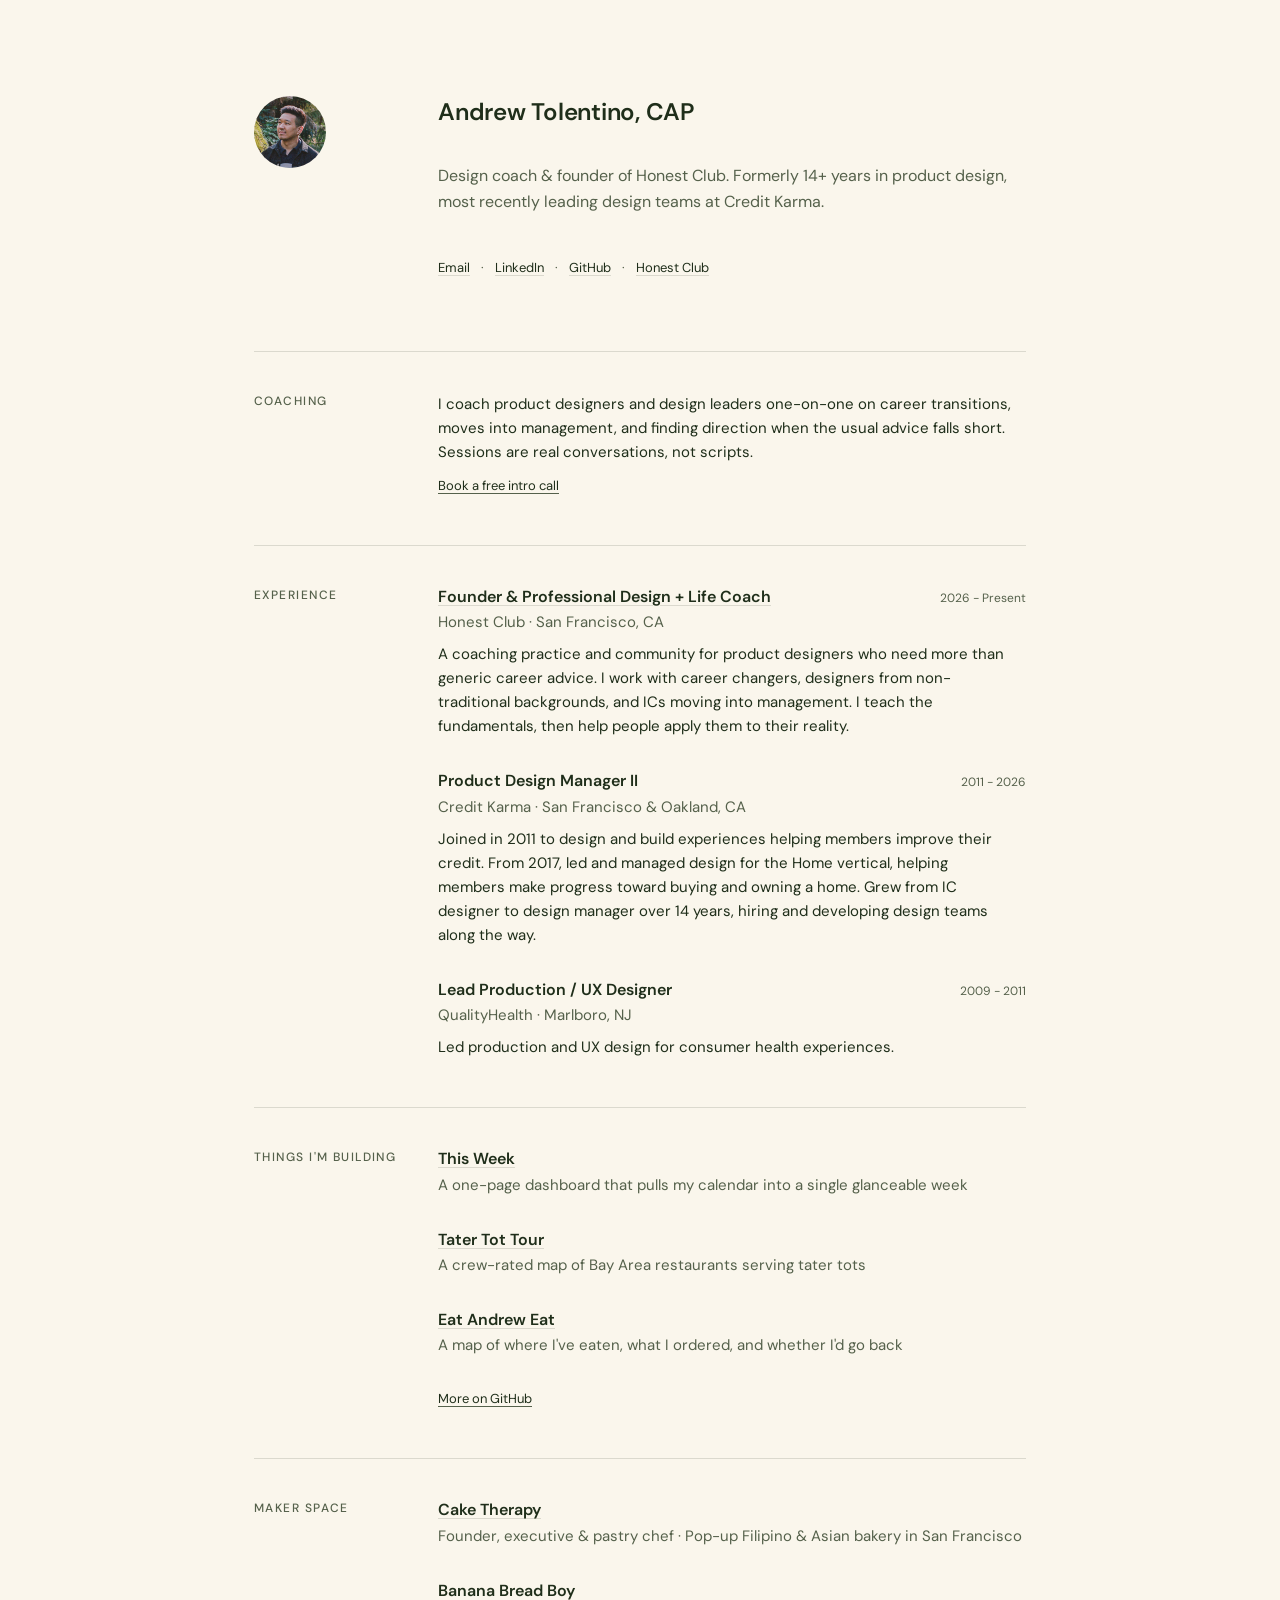
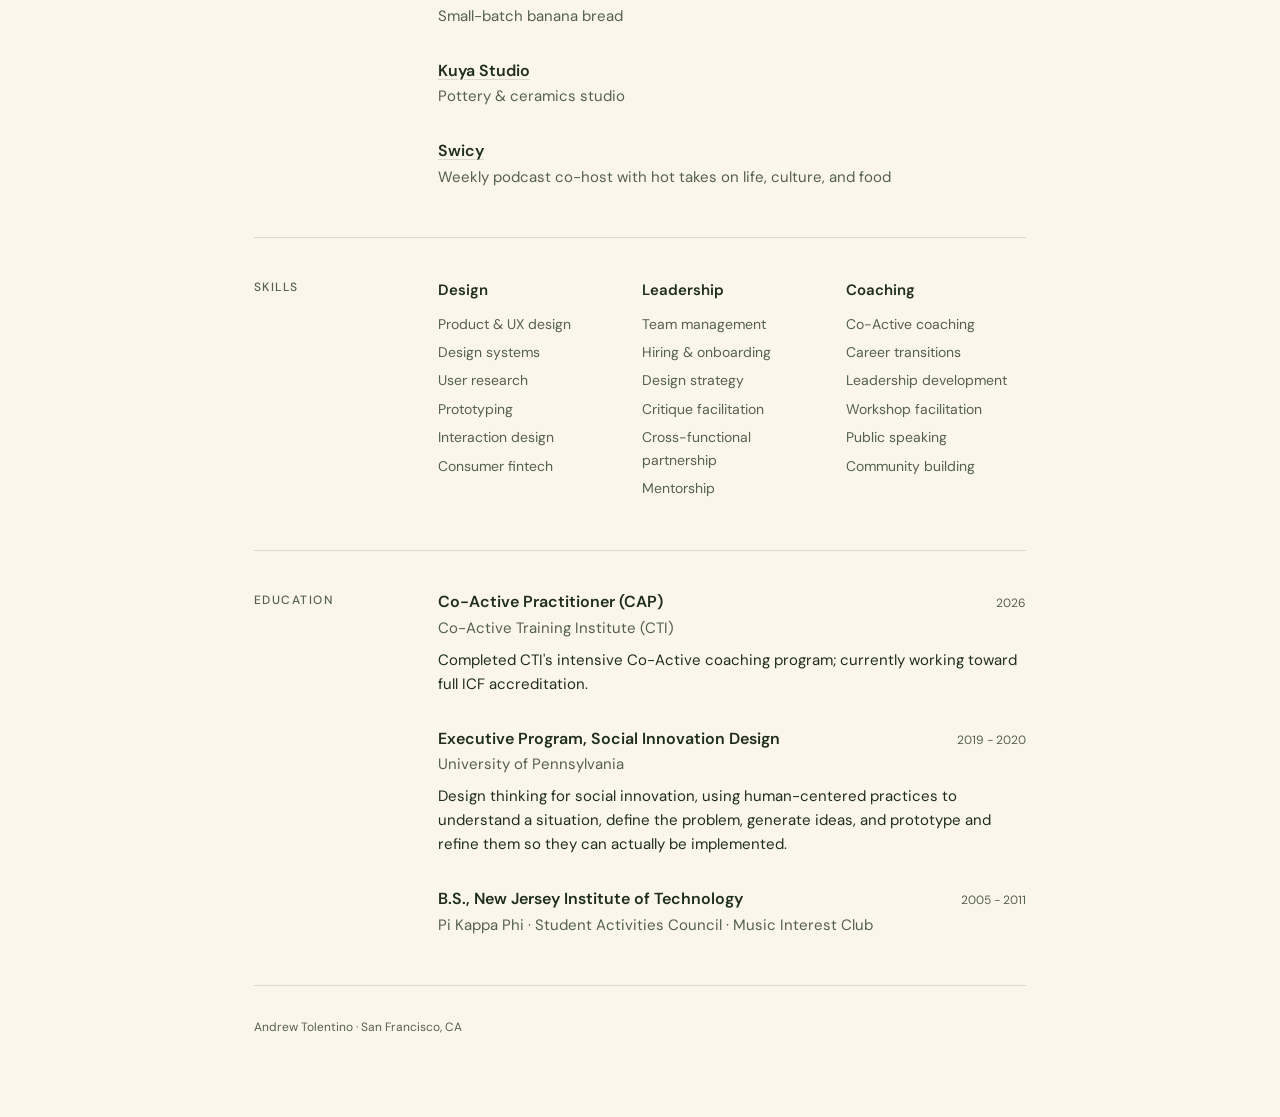
==== resume.html @ a633f415 "Personal site with resume page Co-Authored-By: Claude Fable 5 <noreply@anthropic.com>" ====
<!DOCTYPE html>
<html lang="en">
<head>
  <meta charset="UTF-8">
  <meta name="viewport" content="width=device-width, initial-scale=1.0">
  <title>Andrew Tolentino, Resume</title>
  <meta name="description" content="Resume of Andrew Tolentino, design coach, founder of Honest Club, and former product design leader at Credit Karma.">
  <link rel="preconnect" href="https://fonts.googleapis.com">
  <link rel="preconnect" href="https://fonts.gstatic.com" crossorigin>
  <link href="https://fonts.googleapis.com/css2?family=DM+Sans:opsz,wght@9..40,400;9..40,500;9..40,600&display=swap" rel="stylesheet">
  <link rel="stylesheet" href="resume.css">
</head>
<body>
  <main class="page">

    <!-- Intro -->
    <header class="masthead">
      <img class="portrait" src="assets/profile-pic-web.jpg" alt="Portrait of Andrew Tolentino">
      <h1 class="name">Andrew Tolentino, CAP</h1>
      <p class="tagline">Design coach &amp; founder of Honest Club. Formerly 14+ years in product design, most recently leading design teams at Credit Karma.</p>
      <nav class="contact">
        <a href="mailto:andrewjtolentino@gmail.com">Email</a>
        <span class="dot" aria-hidden="true">·</span>
        <a href="https://www.linkedin.com/in/atolentino" target="_blank" rel="noopener">LinkedIn</a>
        <span class="dot" aria-hidden="true">·</span>
        <a href="https://github.com/andrewtolentino" target="_blank" rel="noopener">GitHub</a>
        <span class="dot" aria-hidden="true">·</span>
        <a href="https://honestclub.co" target="_blank" rel="noopener">Honest Club</a>
      </nav>
    </header>

    <!-- Coaching -->
    <section class="section">
      <h2 class="label">Coaching</h2>
      <div class="entries">
      <article class="entry">
        <p class="desc">I coach product designers and design leaders one-on-one on career transitions, moves into management, and finding direction when the usual advice falls short. Sessions are real conversations, not scripts.</p>
        <p class="desc book-link"><a href="https://honestclub.co/discovery" target="_blank" rel="noopener">Book a free intro call</a></p>
      </article></div>
    </section>

    <!-- Experience -->
    <section class="section">
      <h2 class="label">Experience</h2>
      <div class="entries">

      <article class="entry">
        <div class="entry-head">
          <h3 class="role"><a href="https://honestclub.co" target="_blank" rel="noopener">Founder &amp; Professional Design + Life Coach</a></h3>
          <p class="when">2026 - Present</p>
        </div>
        <p class="org">Honest Club · San Francisco, CA</p>
        <p class="desc">A coaching practice and community for product designers who need more than generic career advice. I work with career changers, designers from non-traditional backgrounds, and ICs moving into management. I teach the fundamentals, then help people apply them to their reality.</p>
      </article>

      <article class="entry">
        <div class="entry-head">
          <h3 class="role">Product Design Manager II</h3>
          <p class="when">2011 - 2026</p>
        </div>
        <p class="org">Credit Karma · San Francisco &amp; Oakland, CA</p>
        <p class="desc">Joined in 2011 to design and build experiences helping members improve their credit. From 2017, led and managed design for the Home vertical, helping members make progress toward buying and owning a home. Grew from IC designer to design manager over 14 years, hiring and developing design teams along the way.</p>
      </article>

      <article class="entry">
        <div class="entry-head">
          <h3 class="role">Lead Production / UX Designer</h3>
          <p class="when">2009 - 2011</p>
        </div>
        <p class="org">QualityHealth · Marlboro, NJ</p>
        <p class="desc">Led production and UX design for consumer health experiences.</p>
      </article></div>
    </section>

    <!-- Things I'm Building -->
    <section class="section">
      <h2 class="label">Things I'm Building</h2>
      <div class="entries">

      <article class="entry">
        <div class="entry-head">
          <h3 class="role"><a href="https://github.com/andrewtolentino/this-week" target="_blank" rel="noopener">This Week</a></h3>
        </div>
        <p class="org">A one-page dashboard that pulls my calendar into a single glanceable week</p>
      </article>

      <article class="entry">
        <div class="entry-head">
          <h3 class="role"><a href="https://github.com/andrewtolentino/tatertots" target="_blank" rel="noopener">Tater Tot Tour</a></h3>
        </div>
        <p class="org">A crew-rated map of Bay Area restaurants serving tater tots</p>
      </article>

      <article class="entry">
        <div class="entry-head">
          <h3 class="role"><a href="https://github.com/andrewtolentino/eatandreweat" target="_blank" rel="noopener">Eat Andrew Eat</a></h3>
        </div>
        <p class="org">A map of where I've eaten, what I ordered, and whether I'd go back</p>
      </article>

      <article class="entry">
        <p class="desc book-link"><a href="https://github.com/andrewtolentino" target="_blank" rel="noopener">More on GitHub</a></p>
      </article></div>
    </section>

    <!-- Maker Space -->
    <section class="section">
      <h2 class="label">Maker Space</h2>
      <div class="entries">

      <article class="entry">
        <div class="entry-head">
          <h3 class="role"><a href="https://caketherapy.com" target="_blank" rel="noopener">Cake Therapy</a></h3>
        </div>
        <p class="org">Founder, executive &amp; pastry chef · Pop-up Filipino &amp; Asian bakery in San Francisco</p>
      </article>

      <article class="entry">
        <div class="entry-head">
          <h3 class="role">Banana Bread Boy</h3>
        </div>
        <p class="org">Small-batch banana bread</p>
      </article>

      <article class="entry">
        <div class="entry-head">
          <h3 class="role"><a href="https://kuya.studio" target="_blank" rel="noopener">Kuya Studio</a></h3>
        </div>
        <p class="org">Pottery &amp; ceramics studio</p>
      </article>

      <article class="entry">
        <div class="entry-head">
          <h3 class="role"><a href="https://getswicy.com" target="_blank" rel="noopener">Swicy</a></h3>
        </div>
        <p class="org">Weekly podcast co-host with hot takes on life, culture, and food</p>
      </article></div>
    </section>

    <!-- Skills -->
    <section class="section">
      <h2 class="label">Skills</h2>
      <div class="entries">
        <div class="skills-grid">
          <div class="skill-group">
            <h3 class="skill-title">Design</h3>
            <ul class="skill-list">
              <li>Product &amp; UX design</li>
              <li>Design systems</li>
              <li>User research</li>
              <li>Prototyping</li>
              <li>Interaction design</li>
              <li>Consumer fintech</li>
            </ul>
          </div>
          <div class="skill-group">
            <h3 class="skill-title">Leadership</h3>
            <ul class="skill-list">
              <li>Team management</li>
              <li>Hiring &amp; onboarding</li>
              <li>Design strategy</li>
              <li>Critique facilitation</li>
              <li>Cross-functional partnership</li>
              <li>Mentorship</li>
            </ul>
          </div>
          <div class="skill-group">
            <h3 class="skill-title">Coaching</h3>
            <ul class="skill-list">
              <li>Co-Active coaching</li>
              <li>Career transitions</li>
              <li>Leadership development</li>
              <li>Workshop facilitation</li>
              <li>Public speaking</li>
              <li>Community building</li>
            </ul>
          </div>
        </div>
      </div>
    </section>

    <!-- Education -->
    <section class="section">
      <h2 class="label">Education</h2>
      <div class="entries">

      <article class="entry">
        <div class="entry-head">
          <h3 class="role">Co-Active Practitioner (CAP)</h3>
          <p class="when">2026</p>
        </div>
        <p class="org">Co-Active Training Institute (CTI)</p>
        <p class="desc">Completed CTI's intensive Co-Active coaching program; currently working toward full ICF accreditation.</p>
      </article>

      <article class="entry">
        <div class="entry-head">
          <h3 class="role">Executive Program, Social Innovation Design</h3>
          <p class="when">2019 - 2020</p>
        </div>
        <p class="org">University of Pennsylvania</p>
        <p class="desc">Design thinking for social innovation, using human-centered practices to understand a situation, define the problem, generate ideas, and prototype and refine them so they can actually be implemented.</p>
      </article>

      <article class="entry">
        <div class="entry-head">
          <h3 class="role">B.S., New Jersey Institute of Technology</h3>
          <p class="when">2005 - 2011</p>
        </div>
        <p class="org">Pi Kappa Phi · Student Activities Council · Music Interest Club</p>
      </article></div>
    </section>

    <footer class="footer">
      <p>Andrew Tolentino · San Francisco, CA</p>
    </footer>

  </main>
</body>
</html>
---- resume.css ----
/* Resume — warm cream / dark forest green */

*,
*::before,
*::after {
  margin: 0;
  padding: 0;
  box-sizing: border-box;
}

:root {
  --cream: #faf6ec;
  --forest: #1f2e1a;
  --forest-soft: #55614b;
  --rule: rgba(31, 46, 26, 0.14);

  --font-sans: 'DM Sans', sans-serif;
}

html {
  -webkit-font-smoothing: antialiased;
  -moz-osx-font-smoothing: grayscale;
}

body {
  background-color: var(--cream);
  color: var(--forest);
  font-family: var(--font-sans);
  font-size: 16px;
  line-height: 1.6;
}

.page {
  max-width: 820px;
  margin: 0 auto;
  padding: 96px 24px 80px;
}

a {
  color: inherit;
  text-decoration: underline;
  text-decoration-color: var(--rule);
  text-underline-offset: 3px;
  transition: text-decoration-color 0.2s ease;
}

a:hover {
  text-decoration-color: var(--forest);
}

/* Header — two-column: portrait | text */
.masthead {
  display: grid;
  grid-template-columns: 160px 1fr;
  gap: 24px;
  align-items: start;
  margin-bottom: 72px;
}

.portrait {
  grid-column: 1;
  grid-row: 1 / span 3;
  width: 72px;
  height: 72px;
  border-radius: 50%;
  object-fit: cover;
  display: block;
}

.masthead > :not(.portrait) {
  grid-column: 2;
}

.name {
  font-size: 24px;
  font-weight: 600;
  letter-spacing: -0.01em;
  line-height: 1.3;
  margin-bottom: 12px;
}

.tagline {
  font-size: 16px;
  color: var(--forest-soft);
  max-width: 52ch;
  margin-bottom: 20px;
}

.contact {
  font-family: var(--font-sans);
  font-size: 13px;
}

.contact .dot {
  color: var(--forest-soft);
  margin: 0 8px;
}

/* Sections — two-column grid: label | entries */
.section {
  display: grid;
  grid-template-columns: 160px 1fr;
  gap: 24px;
  padding-top: 40px;
  margin-bottom: 48px;
  border-top: 1px solid var(--rule);
}

.label {
  font-family: var(--font-sans);
  font-size: 12px;
  font-weight: 500;
  text-transform: uppercase;
  letter-spacing: 0.12em;
  color: var(--forest-soft);
  line-height: 1.6;
}

/* Entries */
.entry {
  margin-bottom: 32px;
}

.entry:last-child {
  margin-bottom: 0;
}

.entry-head {
  display: flex;
  align-items: baseline;
  justify-content: space-between;
  gap: 16px;
}

.role {
  font-size: 16px;
  font-weight: 600;
  line-height: 1.4;
}

.when {
  font-family: var(--font-sans);
  font-size: 12px;
  color: var(--forest-soft);
  white-space: nowrap;
}

.org {
  font-size: 15px;
  color: var(--forest-soft);
  margin-top: 2px;
}

.desc {
  margin-top: 8px;
  font-size: 15px;
  max-width: 58ch;
}

/* A paragraph that opens an entry (no role heading above it) starts flush,
   so the first line of every section aligns with its label */
.entry > .desc:first-child {
  margin-top: 0;
}

.book-link {
  font-family: var(--font-sans);
  font-size: 13px;
  margin-top: 12px;
}

.book-link a {
  text-decoration-color: var(--forest-soft);
}

/* Skills — three-column grid inside the entries column */
.skills-grid {
  display: grid;
  grid-template-columns: repeat(3, 1fr);
  gap: 24px;
}

.skill-title {
  font-size: 15px;
  font-weight: 600;
  margin-bottom: 8px;
}

.skill-list {
  list-style: none;
}

.skill-list li {
  font-size: 14px;
  color: var(--forest-soft);
  padding: 3px 0;
}

/* Footer */
.footer {
  padding-top: 32px;
  border-top: 1px solid var(--rule);
  font-family: var(--font-sans);
  font-size: 12px;
  color: var(--forest-soft);
}

/* Tablet & below — collapse to single column */
@media (max-width: 700px) {
  .page {
    padding: 56px 20px;
  }

  .masthead {
    grid-template-columns: 1fr;
    gap: 20px;
    margin-bottom: 48px;
  }

  .portrait,
  .masthead > :not(.portrait) {
    grid-column: 1;
    grid-row: auto;
  }

  .section {
    grid-template-columns: 1fr;
    gap: 16px;
    padding-top: 32px;
    margin-bottom: 40px;
  }

  .name {
    font-size: 21px;
  }

  .skills-grid {
    grid-template-columns: 1fr;
    gap: 20px;
  }

  .entry-head {
    flex-direction: column;
    gap: 2px;
  }
}

/* Middle width — skills wrap to two columns */
@media (min-width: 701px) and (max-width: 900px) {
  .skills-grid {
    grid-template-columns: repeat(2, 1fr);
  }
}

@media print {
  body {
    background: #ffffff;
  }

  .page {
    padding: 0;
  }

  .portrait {
    display: none;
  }

  a {
    text-decoration: none;
  }
}
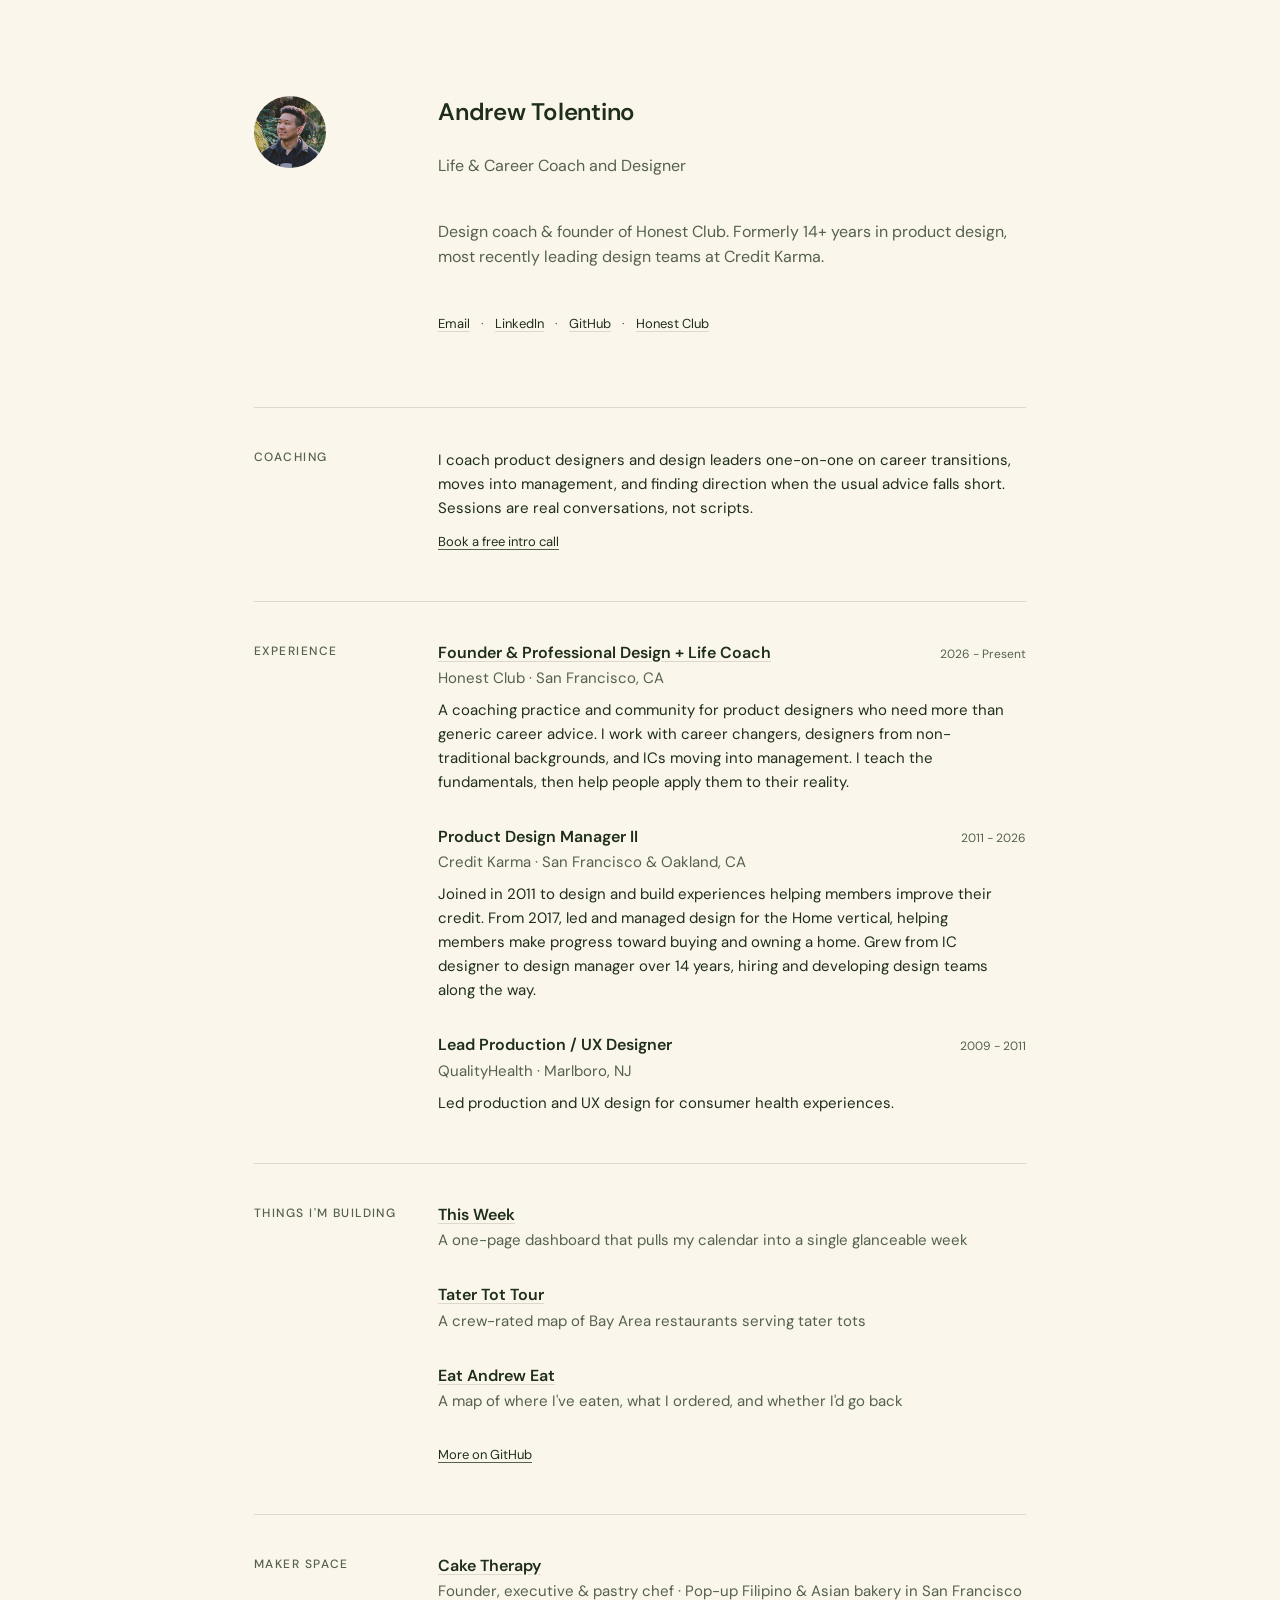
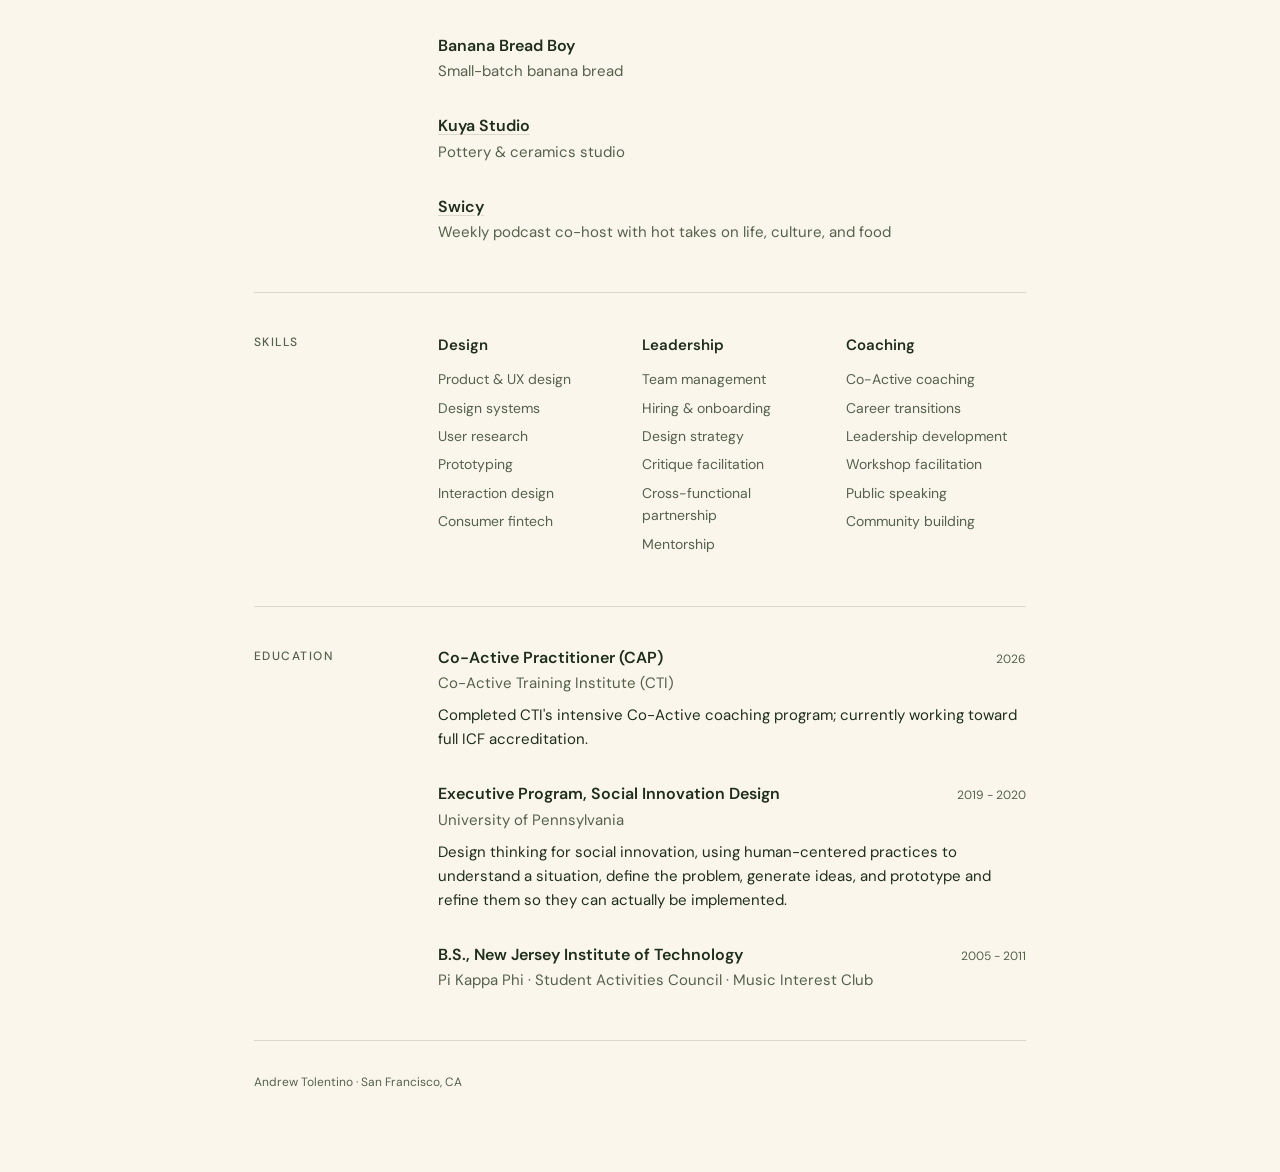
==== commit 8c685ba4: "Update masthead: name with Life & Career Coach and Designer subtitle Co-Authored-By: Claude Fable 5 " ====
--- a/resume.html
+++ b/resume.html
@@ -16,7 +16,8 @@
     <!-- Intro -->
     <header class="masthead">
       <img class="portrait" src="assets/profile-pic-web.jpg" alt="Portrait of Andrew Tolentino">
-      <h1 class="name">Andrew Tolentino, CAP</h1>
+      <h1 class="name">Andrew Tolentino</h1>
+      <p class="subtitle">Life &amp; Career Coach and Designer</p>
       <p class="tagline">Design coach &amp; founder of Honest Club. Formerly 14+ years in product design, most recently leading design teams at Credit Karma.</p>
       <nav class="contact">
         <a href="mailto:andrewjtolentino@gmail.com">Email</a>
--- a/resume.css
+++ b/resume.css
@@ -76,7 +76,13 @@
   font-weight: 600;
   letter-spacing: -0.01em;
   line-height: 1.3;
-  margin-bottom: 12px;
+  margin-bottom: 2px;
+}
+
+.subtitle {
+  font-size: 16px;
+  color: var(--forest-soft);
+  margin-bottom: 16px;
 }
 
 .tagline {
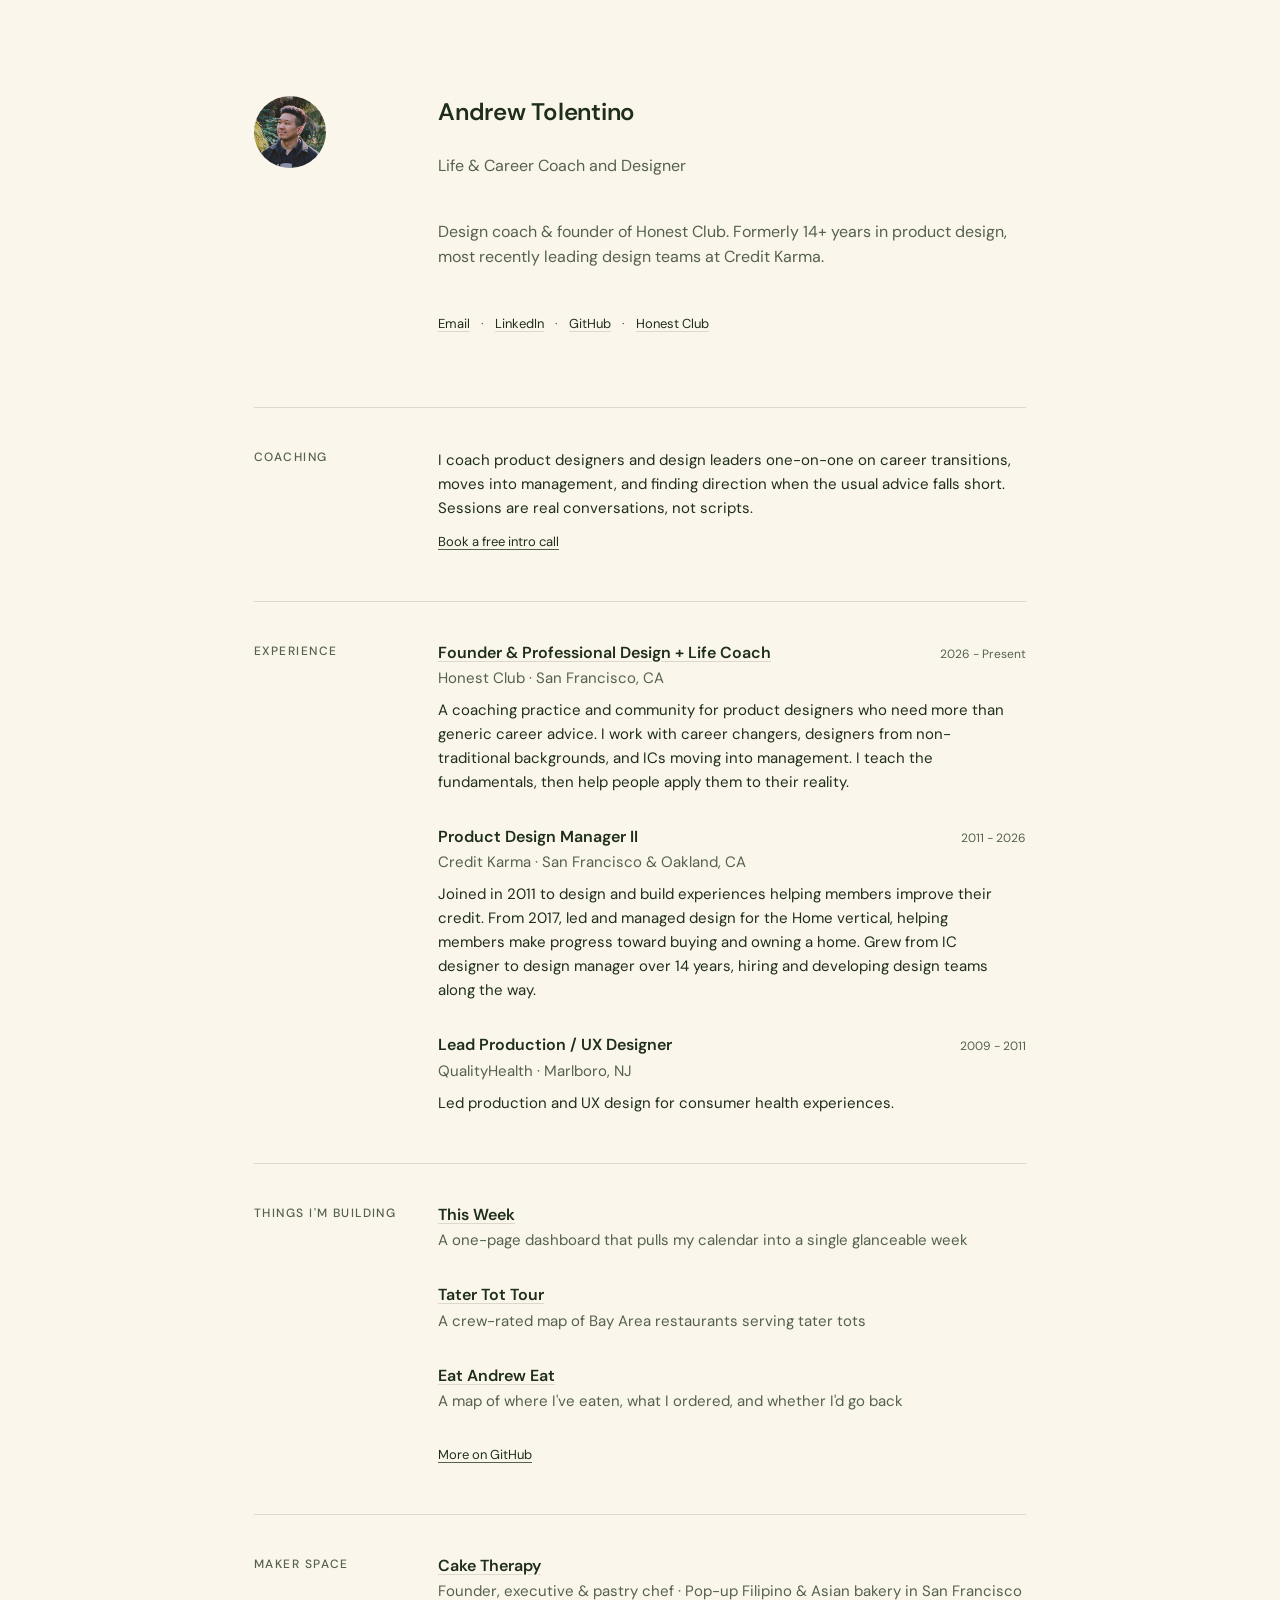
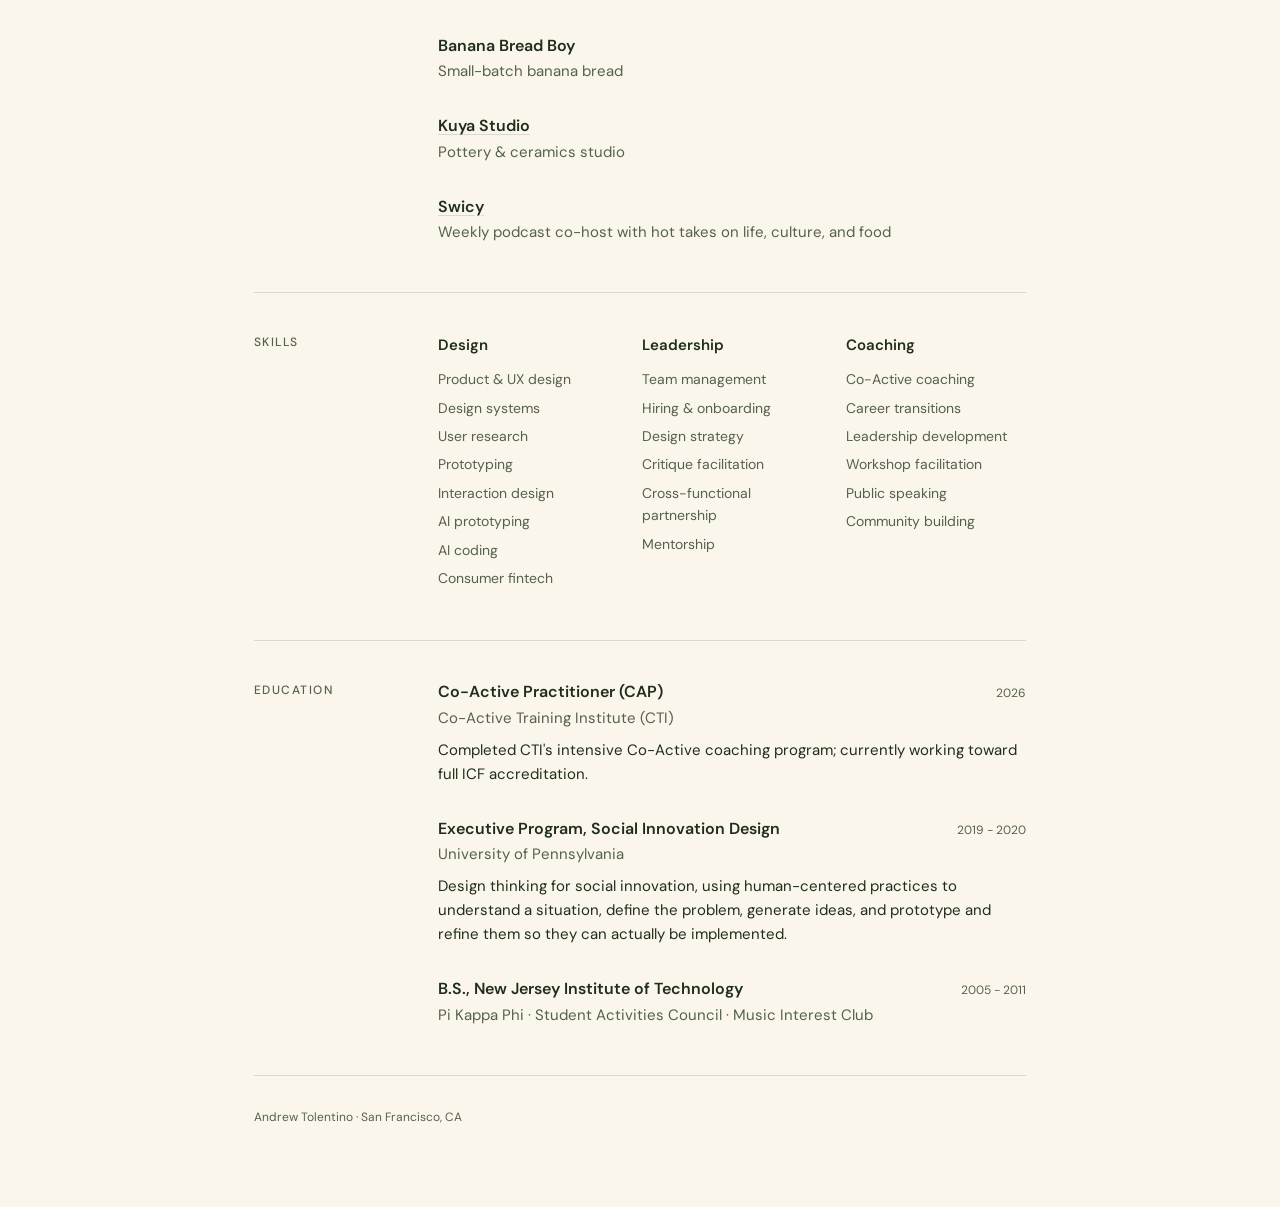
==== commit 4aaae3d0: "Add AI prototyping and AI coding to skills Co-Authored-By: Claude Fable 5 <noreply@anthropic.com>" ====
--- a/resume.html
+++ b/resume.html
@@ -151,6 +151,8 @@
               <li>User research</li>
               <li>Prototyping</li>
               <li>Interaction design</li>
+              <li>AI prototyping</li>
+              <li>AI coding</li>
               <li>Consumer fintech</li>
             </ul>
           </div>
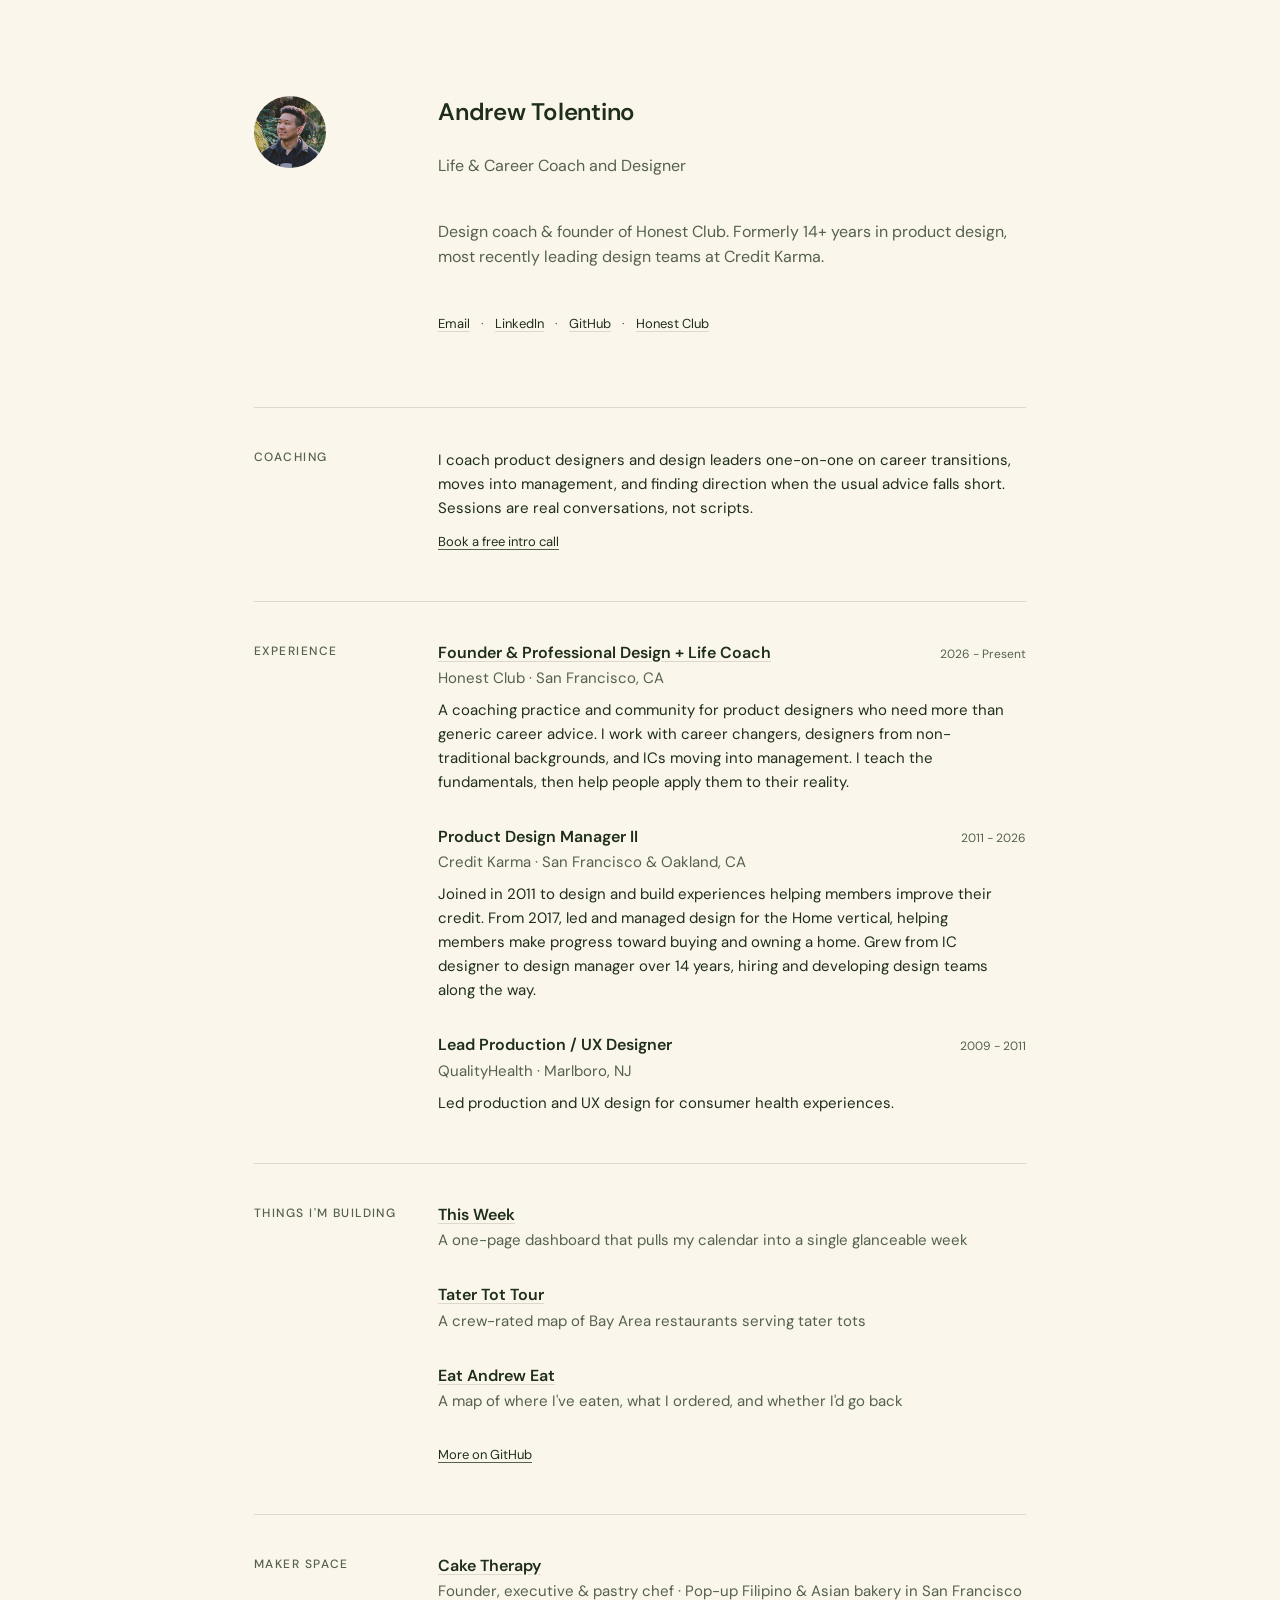
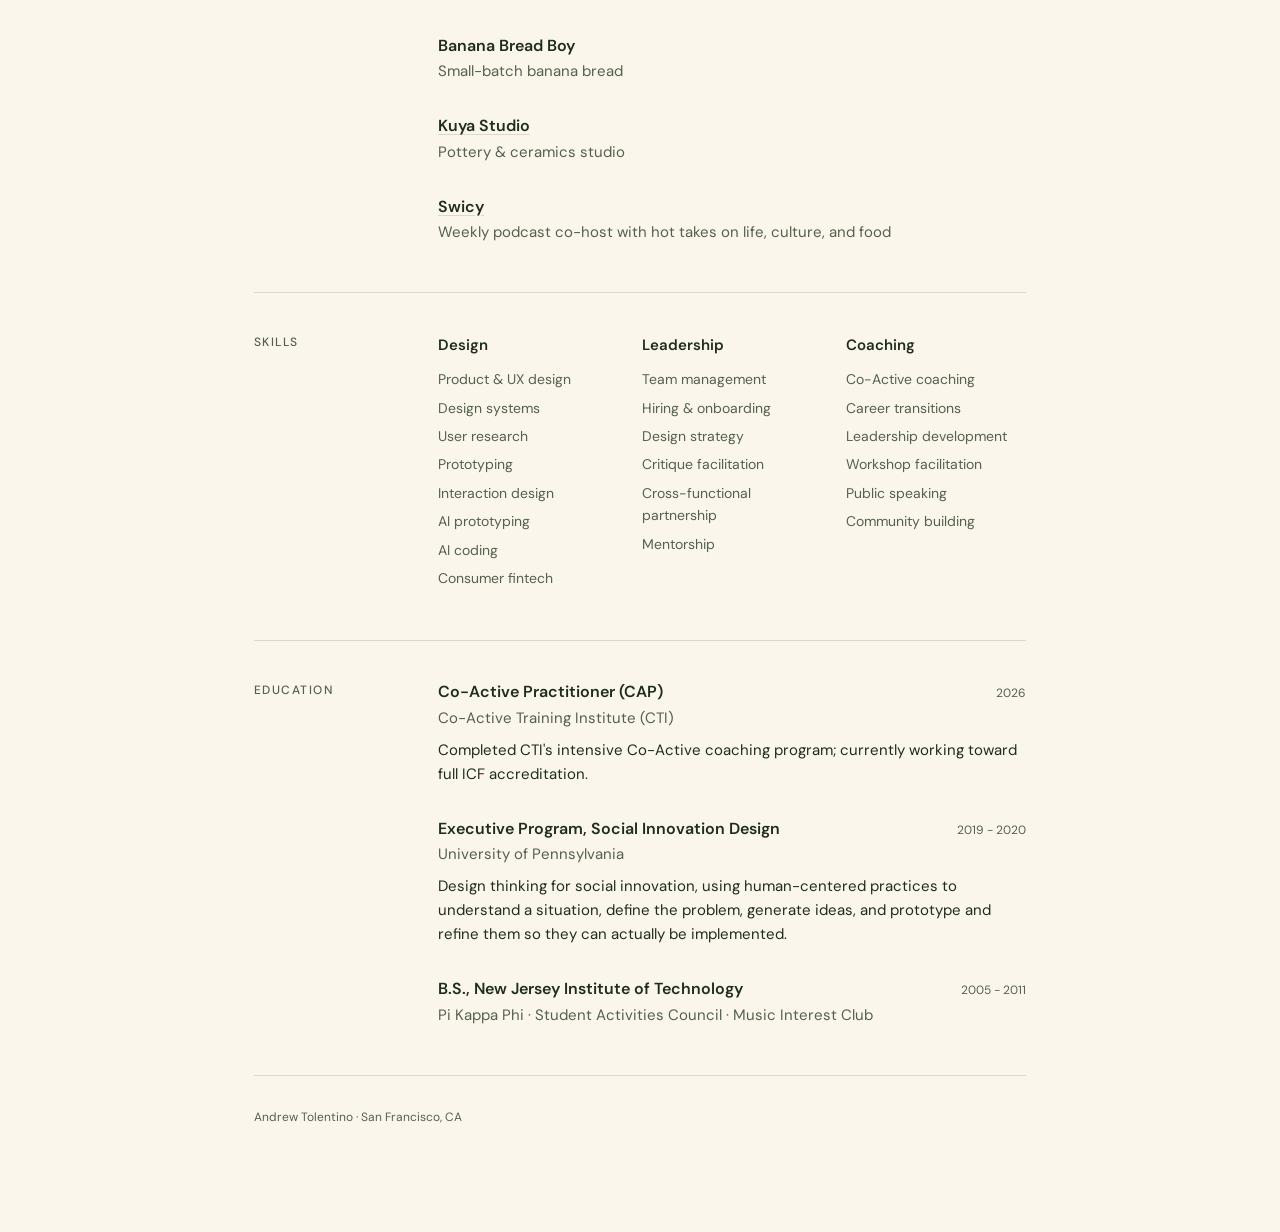
==== commit ca9b6732: "Make resume the site index; keep old homepage as about.html Co-Authored-By: Claude Fable 5 <noreply@" ====
--- a/resume.html
+++ b/resume.html
@@ -2,222 +2,11 @@
 <html lang="en">
 <head>
   <meta charset="UTF-8">
-  <meta name="viewport" content="width=device-width, initial-scale=1.0">
-  <title>Andrew Tolentino, Resume</title>
-  <meta name="description" content="Resume of Andrew Tolentino, design coach, founder of Honest Club, and former product design leader at Credit Karma.">
-  <link rel="preconnect" href="https://fonts.googleapis.com">
-  <link rel="preconnect" href="https://fonts.gstatic.com" crossorigin>
-  <link href="https://fonts.googleapis.com/css2?family=DM+Sans:opsz,wght@9..40,400;9..40,500;9..40,600&display=swap" rel="stylesheet">
-  <link rel="stylesheet" href="resume.css">
+  <meta http-equiv="refresh" content="0; url=/">
+  <link rel="canonical" href="https://andrewtolentino.com/">
+  <title>Andrew Tolentino</title>
 </head>
 <body>
-  <main class="page">
-
-    <!-- Intro -->
-    <header class="masthead">
-      <img class="portrait" src="assets/profile-pic-web.jpg" alt="Portrait of Andrew Tolentino">
-      <h1 class="name">Andrew Tolentino</h1>
-      <p class="subtitle">Life &amp; Career Coach and Designer</p>
-      <p class="tagline">Design coach &amp; founder of Honest Club. Formerly 14+ years in product design, most recently leading design teams at Credit Karma.</p>
-      <nav class="contact">
-        <a href="mailto:andrewjtolentino@gmail.com">Email</a>
-        <span class="dot" aria-hidden="true">·</span>
-        <a href="https://www.linkedin.com/in/atolentino" target="_blank" rel="noopener">LinkedIn</a>
-        <span class="dot" aria-hidden="true">·</span>
-        <a href="https://github.com/andrewtolentino" target="_blank" rel="noopener">GitHub</a>
-        <span class="dot" aria-hidden="true">·</span>
-        <a href="https://honestclub.co" target="_blank" rel="noopener">Honest Club</a>
-      </nav>
-    </header>
-
-    <!-- Coaching -->
-    <section class="section">
-      <h2 class="label">Coaching</h2>
-      <div class="entries">
-      <article class="entry">
-        <p class="desc">I coach product designers and design leaders one-on-one on career transitions, moves into management, and finding direction when the usual advice falls short. Sessions are real conversations, not scripts.</p>
-        <p class="desc book-link"><a href="https://honestclub.co/discovery" target="_blank" rel="noopener">Book a free intro call</a></p>
-      </article></div>
-    </section>
-
-    <!-- Experience -->
-    <section class="section">
-      <h2 class="label">Experience</h2>
-      <div class="entries">
-
-      <article class="entry">
-        <div class="entry-head">
-          <h3 class="role"><a href="https://honestclub.co" target="_blank" rel="noopener">Founder &amp; Professional Design + Life Coach</a></h3>
-          <p class="when">2026 - Present</p>
-        </div>
-        <p class="org">Honest Club · San Francisco, CA</p>
-        <p class="desc">A coaching practice and community for product designers who need more than generic career advice. I work with career changers, designers from non-traditional backgrounds, and ICs moving into management. I teach the fundamentals, then help people apply them to their reality.</p>
-      </article>
-
-      <article class="entry">
-        <div class="entry-head">
-          <h3 class="role">Product Design Manager II</h3>
-          <p class="when">2011 - 2026</p>
-        </div>
-        <p class="org">Credit Karma · San Francisco &amp; Oakland, CA</p>
-        <p class="desc">Joined in 2011 to design and build experiences helping members improve their credit. From 2017, led and managed design for the Home vertical, helping members make progress toward buying and owning a home. Grew from IC designer to design manager over 14 years, hiring and developing design teams along the way.</p>
-      </article>
-
-      <article class="entry">
-        <div class="entry-head">
-          <h3 class="role">Lead Production / UX Designer</h3>
-          <p class="when">2009 - 2011</p>
-        </div>
-        <p class="org">QualityHealth · Marlboro, NJ</p>
-        <p class="desc">Led production and UX design for consumer health experiences.</p>
-      </article></div>
-    </section>
-
-    <!-- Things I'm Building -->
-    <section class="section">
-      <h2 class="label">Things I'm Building</h2>
-      <div class="entries">
-
-      <article class="entry">
-        <div class="entry-head">
-          <h3 class="role"><a href="https://github.com/andrewtolentino/this-week" target="_blank" rel="noopener">This Week</a></h3>
-        </div>
-        <p class="org">A one-page dashboard that pulls my calendar into a single glanceable week</p>
-      </article>
-
-      <article class="entry">
-        <div class="entry-head">
-          <h3 class="role"><a href="https://github.com/andrewtolentino/tatertots" target="_blank" rel="noopener">Tater Tot Tour</a></h3>
-        </div>
-        <p class="org">A crew-rated map of Bay Area restaurants serving tater tots</p>
-      </article>
-
-      <article class="entry">
-        <div class="entry-head">
-          <h3 class="role"><a href="https://github.com/andrewtolentino/eatandreweat" target="_blank" rel="noopener">Eat Andrew Eat</a></h3>
-        </div>
-        <p class="org">A map of where I've eaten, what I ordered, and whether I'd go back</p>
-      </article>
-
-      <article class="entry">
-        <p class="desc book-link"><a href="https://github.com/andrewtolentino" target="_blank" rel="noopener">More on GitHub</a></p>
-      </article></div>
-    </section>
-
-    <!-- Maker Space -->
-    <section class="section">
-      <h2 class="label">Maker Space</h2>
-      <div class="entries">
-
-      <article class="entry">
-        <div class="entry-head">
-          <h3 class="role"><a href="https://caketherapy.com" target="_blank" rel="noopener">Cake Therapy</a></h3>
-        </div>
-        <p class="org">Founder, executive &amp; pastry chef · Pop-up Filipino &amp; Asian bakery in San Francisco</p>
-      </article>
-
-      <article class="entry">
-        <div class="entry-head">
-          <h3 class="role">Banana Bread Boy</h3>
-        </div>
-        <p class="org">Small-batch banana bread</p>
-      </article>
-
-      <article class="entry">
-        <div class="entry-head">
-          <h3 class="role"><a href="https://kuya.studio" target="_blank" rel="noopener">Kuya Studio</a></h3>
-        </div>
-        <p class="org">Pottery &amp; ceramics studio</p>
-      </article>
-
-      <article class="entry">
-        <div class="entry-head">
-          <h3 class="role"><a href="https://getswicy.com" target="_blank" rel="noopener">Swicy</a></h3>
-        </div>
-        <p class="org">Weekly podcast co-host with hot takes on life, culture, and food</p>
-      </article></div>
-    </section>
-
-    <!-- Skills -->
-    <section class="section">
-      <h2 class="label">Skills</h2>
-      <div class="entries">
-        <div class="skills-grid">
-          <div class="skill-group">
-            <h3 class="skill-title">Design</h3>
-            <ul class="skill-list">
-              <li>Product &amp; UX design</li>
-              <li>Design systems</li>
-              <li>User research</li>
-              <li>Prototyping</li>
-              <li>Interaction design</li>
-              <li>AI prototyping</li>
-              <li>AI coding</li>
-              <li>Consumer fintech</li>
-            </ul>
-          </div>
-          <div class="skill-group">
-            <h3 class="skill-title">Leadership</h3>
-            <ul class="skill-list">
-              <li>Team management</li>
-              <li>Hiring &amp; onboarding</li>
-              <li>Design strategy</li>
-              <li>Critique facilitation</li>
-              <li>Cross-functional partnership</li>
-              <li>Mentorship</li>
-            </ul>
-          </div>
-          <div class="skill-group">
-            <h3 class="skill-title">Coaching</h3>
-            <ul class="skill-list">
-              <li>Co-Active coaching</li>
-              <li>Career transitions</li>
-              <li>Leadership development</li>
-              <li>Workshop facilitation</li>
-              <li>Public speaking</li>
-              <li>Community building</li>
-            </ul>
-          </div>
-        </div>
-      </div>
-    </section>
-
-    <!-- Education -->
-    <section class="section">
-      <h2 class="label">Education</h2>
-      <div class="entries">
-
-      <article class="entry">
-        <div class="entry-head">
-          <h3 class="role">Co-Active Practitioner (CAP)</h3>
-          <p class="when">2026</p>
-        </div>
-        <p class="org">Co-Active Training Institute (CTI)</p>
-        <p class="desc">Completed CTI's intensive Co-Active coaching program; currently working toward full ICF accreditation.</p>
-      </article>
-
-      <article class="entry">
-        <div class="entry-head">
-          <h3 class="role">Executive Program, Social Innovation Design</h3>
-          <p class="when">2019 - 2020</p>
-        </div>
-        <p class="org">University of Pennsylvania</p>
-        <p class="desc">Design thinking for social innovation, using human-centered practices to understand a situation, define the problem, generate ideas, and prototype and refine them so they can actually be implemented.</p>
-      </article>
-
-      <article class="entry">
-        <div class="entry-head">
-          <h3 class="role">B.S., New Jersey Institute of Technology</h3>
-          <p class="when">2005 - 2011</p>
-        </div>
-        <p class="org">Pi Kappa Phi · Student Activities Council · Music Interest Club</p>
-      </article></div>
-    </section>
-
-    <footer class="footer">
-      <p>Andrew Tolentino · San Francisco, CA</p>
-    </footer>
-
-  </main>
+  <p><a href="/">Moved here</a></p>
 </body>
 </html>
